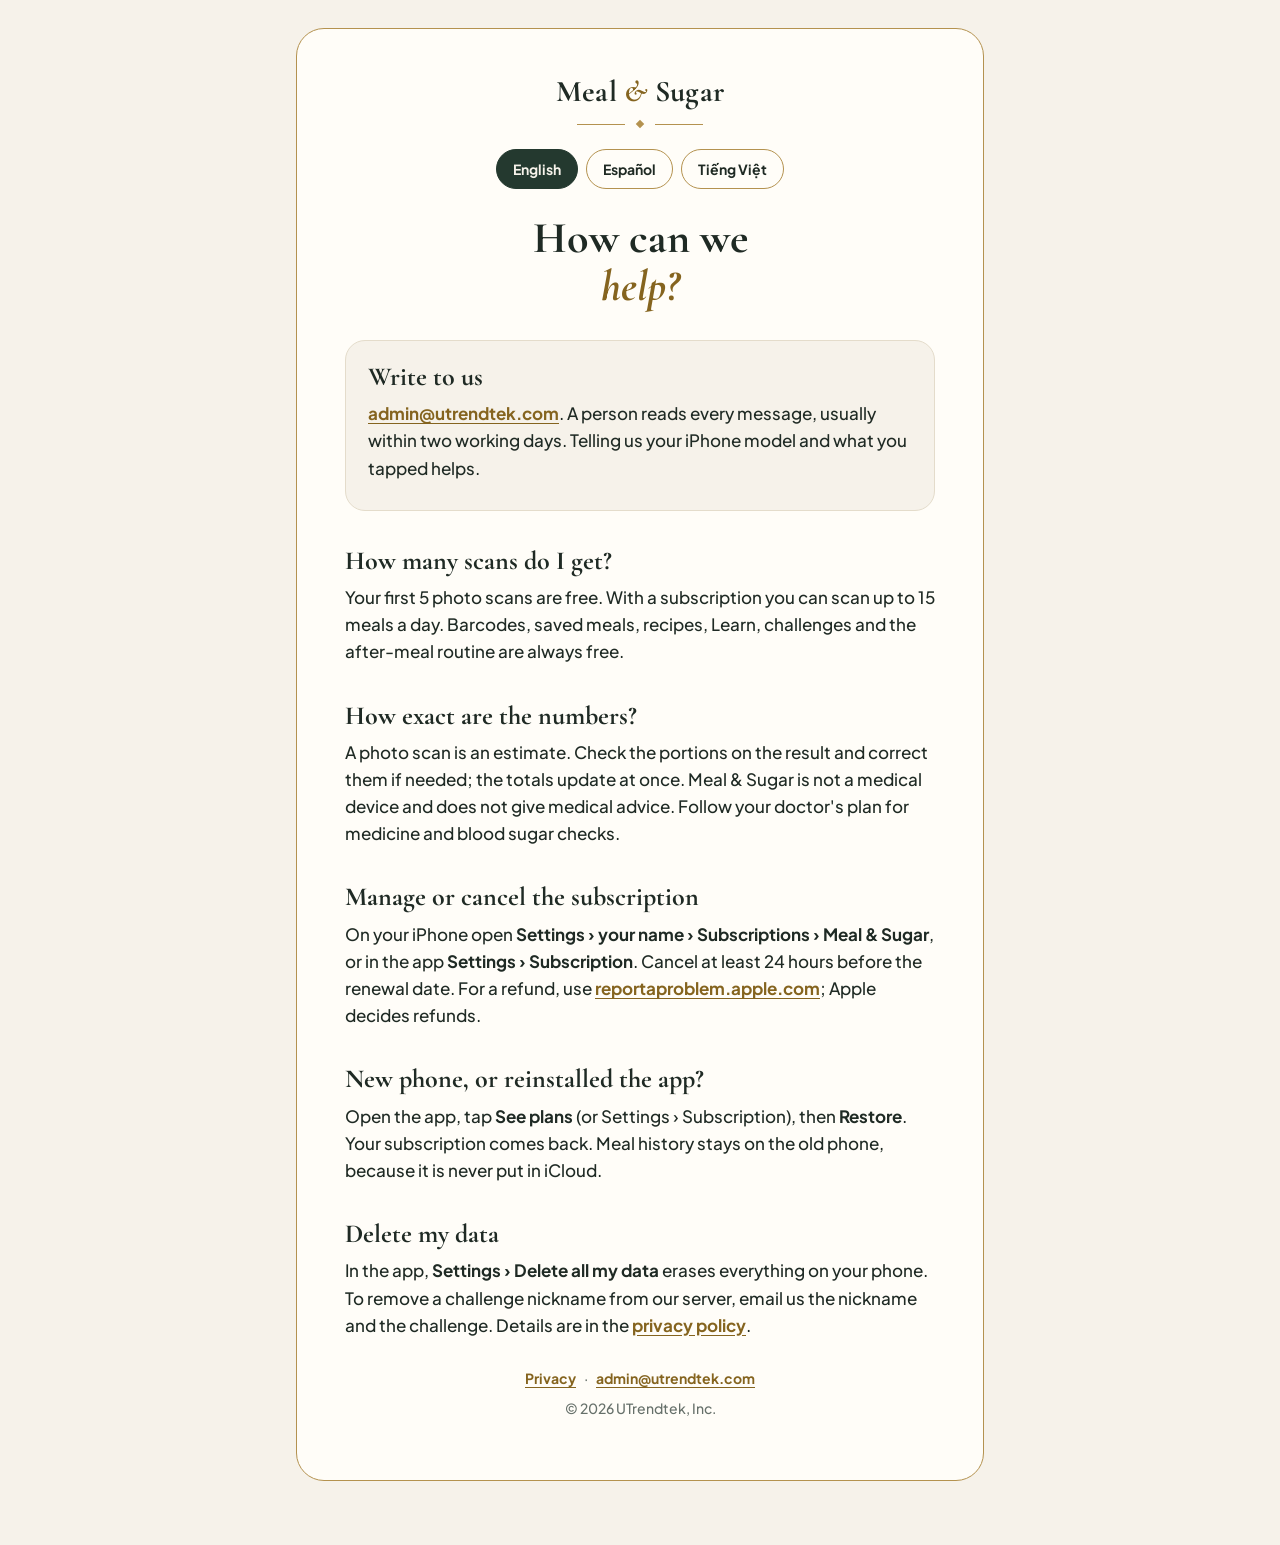
==== support.html @ bb495a3d "Privacy policy and support page for Meal & Sugar English, Spanish and Vietnamese, in the app's own l" ====
<!doctype html>
<html lang="en">
<head>
<meta charset="utf-8">
<meta name="viewport" content="width=device-width, initial-scale=1">
<title>Meal & Sugar Support</title>
<meta name="description" content="Help with Meal & Sugar: scans, the subscription, your data, and how to reach us.">
<link rel="preconnect" href="https://fonts.googleapis.com">
<link rel="preconnect" href="https://fonts.gstatic.com" crossorigin>
<link href="https://fonts.googleapis.com/css2?family=Cormorant+Garamond:ital,wght@0,600;0,700;1,600;1,700&family=Plus+Jakarta+Sans:wght@500;600;700&display=swap" rel="stylesheet">
<link rel="stylesheet" href="style.css">
</head>
<body>
<main class="page">
<div class="frame">
  <p class="wordmark">Meal <span class="amp">&amp;</span> Sugar</p>
  <div class="ornament" aria-hidden="true"><span></span><i></i><span></span></div>

  <nav class="langs" aria-label="Language">
    <button type="button" data-lang="en" aria-pressed="true">English</button>
    <button type="button" data-lang="es" aria-pressed="false">Español</button>
    <button type="button" data-lang="vi" aria-pressed="false">Tiếng Việt</button>
  </nav>

  <article lang="en" data-lang="en">
    <h1>How can we <em>help?</em></h1>
    <section class="summary">
      <h2>Write to us</h2>
      <p><a href="mailto:admin@utrendtek.com?subject=Meal%20%26%20Sugar%20help">admin@utrendtek.com</a>. A person reads every message, usually within two working days. Telling us your iPhone model and what you tapped helps.</p>
    </section>

    <h2>How many scans do I get?</h2>
    <p>Your first 5 photo scans are free. With a subscription you can scan up to 15 meals a day. Barcodes, saved meals, recipes, Learn, challenges and the after-meal routine are always free.</p>

    <h2>How exact are the numbers?</h2>
    <p>A photo scan is an estimate. Check the portions on the result and correct them if needed; the totals update at once. Meal &amp; Sugar is not a medical device and does not give medical advice. Follow your doctor's plan for medicine and blood sugar checks.</p>

    <h2>Manage or cancel the subscription</h2>
    <p>On your iPhone open <strong>Settings › your name › Subscriptions › Meal &amp; Sugar</strong>, or in the app <strong>Settings › Subscription</strong>. Cancel at least 24 hours before the renewal date. For a refund, use <a href="https://reportaproblem.apple.com" rel="noopener">reportaproblem.apple.com</a>; Apple decides refunds.</p>

    <h2>New phone, or reinstalled the app?</h2>
    <p>Open the app, tap <strong>See plans</strong> (or Settings › Subscription), then <strong>Restore</strong>. Your subscription comes back. Meal history stays on the old phone, because it is never put in iCloud.</p>

    <h2>Delete my data</h2>
    <p>In the app, <strong>Settings › Delete all my data</strong> erases everything on your phone. To remove a challenge nickname from our server, email us the nickname and the challenge. Details are in the <a href="./">privacy policy</a>.</p>
  </article>

  <article lang="es" data-lang="es" hidden>
    <h1>¿Cómo podemos <em>ayudarte?</em></h1>
    <section class="summary">
      <h2>Escríbenos</h2>
      <p><a href="mailto:admin@utrendtek.com?subject=Meal%20%26%20Sugar%20ayuda">admin@utrendtek.com</a>. Una persona lee cada mensaje, normalmente en dos días hábiles. Ayuda decirnos el modelo de tu iPhone y qué tocaste.</p>
    </section>

    <h2>¿Cuántos escaneos tengo?</h2>
    <p>Tus primeros 5 escaneos con foto son gratis. Con una suscripción puedes escanear hasta 15 comidas al día. Los códigos de barras, comidas guardadas, recetas, Aprender, retos y la rutina después de comer son siempre gratis.</p>

    <h2>¿Qué tan exactos son los números?</h2>
    <p>Un escaneo con foto es una estimación. Revisa las porciones en el resultado y corrígelas si hace falta; los totales se actualizan al momento. Meal &amp; Sugar no es un dispositivo médico ni da consejos médicos. Sigue el plan de tu médico para medicinas y mediciones de glucosa.</p>

    <h2>Gestionar o cancelar la suscripción</h2>
    <p>En tu iPhone abre <strong>Ajustes › tu nombre › Suscripciones › Meal &amp; Sugar</strong>, o en la app <strong>Ajustes › Suscripción</strong>. Cancela al menos 24 horas antes de la renovación. Para un reembolso, usa <a href="https://reportaproblem.apple.com" rel="noopener">reportaproblem.apple.com</a>; Apple decide los reembolsos.</p>

    <h2>¿Teléfono nuevo o reinstalaste la app?</h2>
    <p>Abre la app, toca <strong>Ver planes</strong> (o Ajustes › Suscripción) y luego <strong>Restaurar</strong>. Tu suscripción vuelve. El historial de comidas se queda en el teléfono anterior, porque nunca va a iCloud.</p>

    <h2>Borrar mis datos</h2>
    <p>En la app, <strong>Ajustes › Borrar todos mis datos</strong> borra todo lo que hay en tu teléfono. Para quitar un apodo de reto de nuestro servidor, escríbenos con el apodo y el reto. Más detalles en la <a href="./#es">política de privacidad</a>.</p>
  </article>

  <article lang="vi" data-lang="vi" hidden>
    <h1>Chúng tôi giúp gì <em>cho bạn?</em></h1>
    <section class="summary">
      <h2>Liên hệ</h2>
      <p><a href="mailto:admin@utrendtek.com?subject=Meal%20%26%20Sugar%20h%E1%BB%97%20tr%E1%BB%A3">admin@utrendtek.com</a>. Mỗi thư đều có người đọc, thường trả lời trong hai ngày làm việc. Xin cho biết đời iPhone và bạn đã bấm vào đâu.</p>
    </section>

    <h2>Tôi được quét bao nhiêu lần?</h2>
    <p>5 lần quét bằng ảnh đầu tiên được miễn phí. Khi đăng ký, bạn quét được tối đa 15 bữa mỗi ngày. Mã vạch, bữa ăn đã lưu, công thức, phần Học, thử thách và thói quen sau bữa ăn luôn miễn phí.</p>

    <h2>Con số chính xác đến đâu?</h2>
    <p>Quét bằng ảnh là ước tính. Hãy xem lại khẩu phần trong kết quả và sửa nếu cần; tổng số được cập nhật ngay. Meal &amp; Sugar không phải thiết bị y tế và không đưa ra lời khuyên y khoa. Hãy làm theo hướng dẫn của bác sĩ về thuốc và đo đường huyết.</p>

    <h2>Quản lý hoặc huỷ gói đăng ký</h2>
    <p>Trên iPhone mở <strong>Cài đặt › tên của bạn › Đăng ký › Meal &amp; Sugar</strong>, hoặc trong ứng dụng <strong>Cài đặt › Gói đăng ký</strong>. Huỷ ít nhất 24 giờ trước ngày gia hạn. Muốn hoàn tiền, vào <a href="https://reportaproblem.apple.com" rel="noopener">reportaproblem.apple.com</a>; Apple quyết định việc hoàn tiền.</p>

    <h2>Đổi điện thoại hoặc cài lại ứng dụng?</h2>
    <p>Mở ứng dụng, bấm <strong>Xem các gói</strong> (hoặc Cài đặt › Gói đăng ký), rồi bấm <strong>Khôi phục</strong>. Gói đăng ký sẽ trở lại. Lịch sử bữa ăn vẫn ở điện thoại cũ, vì không bao giờ được đưa lên iCloud.</p>

    <h2>Xoá dữ liệu của tôi</h2>
    <p>Trong ứng dụng, <strong>Cài đặt › Xóa toàn bộ dữ liệu</strong> sẽ xoá mọi thứ trên điện thoại. Muốn xoá biệt danh thử thách khỏi máy chủ, hãy gửi email kèm biệt danh và tên thử thách. Chi tiết trong <a href="./#vi">chính sách quyền riêng tư</a>.</p>
  </article>

  <footer>
    <a href="./">Privacy</a> · <a href="mailto:admin@utrendtek.com">admin@utrendtek.com</a>
    <p>© 2026 UTrendtek, Inc.</p>
  </footer>
</div>
</main>
<script>
  (function () {
    var buttons = document.querySelectorAll(".langs button");
    function show(lang) {
      document.querySelectorAll("article[data-lang]").forEach(function (a) { a.hidden = a.dataset.lang !== lang; });
      buttons.forEach(function (b) { b.setAttribute("aria-pressed", String(b.dataset.lang === lang)); });
      document.documentElement.lang = lang;
    }
    buttons.forEach(function (b) {
      b.addEventListener("click", function () {
        show(b.dataset.lang);
        try { history.replaceState(null, "", "#" + b.dataset.lang); } catch (e) {}
      });
    });
    var wanted = (location.hash || "").slice(1) || (navigator.language || "en").slice(0, 2);
    show(["en", "es", "vi"].indexOf(wanted) >= 0 ? wanted : "en");
  })();
</script>
</body>
</html>
---- style.css ----
/* Meal & Sugar: the app's own look. Paper, deep green, gold for lines only;
   words in ink or deep gold (readable: 4.9:1 and up). */
:root {
  --paper: #F6F2EA;
  --card: #FFFDF8;
  --ink: #1F2A24;
  --ink2: #66706A;
  --accent: #24392F;
  --gold: #B4924F;
  --gold-text: #85641F;
  --rule: #E4DCCB;
}
@media (prefers-color-scheme: dark) {
  :root {
    --paper: #121614;
    --card: #1A201D;
    --ink: #EFE9DD;
    --ink2: #A9B1AB;
    --accent: #CFE0D4;
    --gold: #C9A865;
    --gold-text: #D8B872;
    --rule: #2C3430;
  }
}
* { box-sizing: border-box; }
html { -webkit-text-size-adjust: 100%; }
body {
  margin: 0;
  background: var(--paper);
  color: var(--ink);
  font: 500 17px/1.6 "Plus Jakarta Sans", -apple-system, system-ui, sans-serif;
}
.page { max-width: 720px; margin: 0 auto; padding: 28px 16px 64px; }
.frame {
  border: 1px solid var(--gold);
  border-radius: 28px;
  padding: 36px 24px 40px;
  background: var(--card);
}
@media (min-width: 640px) { .frame { padding: 48px 48px 52px; } }

.wordmark {
  font: 700 30px/1 "Cormorant Garamond", Georgia, serif;
  text-align: center;
  letter-spacing: 0.01em;
  margin: 0;
}
.wordmark .amp { color: var(--gold-text); font-style: italic; }
.ornament { display: flex; align-items: center; gap: 12px; justify-content: center; margin: 14px 0 0; }
.ornament span { height: 1px; width: 48px; background: var(--gold); }
.ornament i { width: 6px; height: 6px; transform: rotate(45deg); background: var(--gold); }

h1 {
  font: 700 44px/1.08 "Cormorant Garamond", Georgia, serif;
  text-align: center;
  margin: 26px 0 0;
}
h1 em { display: block; font-style: italic; color: var(--gold-text); }
.updated { text-align: center; color: var(--ink2); font-size: 14px; margin: 10px 0 0; }

.langs { display: flex; justify-content: center; gap: 8px; flex-wrap: wrap; margin: 22px 0 0; }
.langs button {
  font: 700 14px/1 "Plus Jakarta Sans", system-ui, sans-serif;
  color: var(--ink);
  background: transparent;
  border: 1px solid var(--gold);
  border-radius: 999px;
  padding: 10px 16px;
  min-height: 40px;
  cursor: pointer;
}
.langs button[aria-pressed="true"] { background: var(--accent); color: var(--paper); border-color: var(--accent); }

.summary {
  margin: 30px 0 0;
  padding: 20px 22px;
  border-radius: 20px;
  border: 1px solid var(--rule);
  background: var(--paper);
}
.summary h2 { margin-top: 0; }
.summary ul { margin: 0; padding-left: 20px; }
.summary li { margin: 6px 0; font-weight: 600; }

h2 {
  font: 700 26px/1.2 "Cormorant Garamond", Georgia, serif;
  margin: 34px 0 8px;
}
h2 .n { color: var(--gold-text); margin-right: 8px; }
p, li { margin: 8px 0; }
ul { padding-left: 22px; }
strong { font-weight: 700; }
a { color: var(--gold-text); font-weight: 700; text-underline-offset: 3px; }
table { width: 100%; border-collapse: collapse; margin: 10px 0; font-size: 15px; }
th, td { text-align: left; vertical-align: top; padding: 10px 8px; border-bottom: 1px solid var(--rule); }
th { font-weight: 700; color: var(--ink2); font-size: 13px; text-transform: uppercase; letter-spacing: 0.06em; }
.note { color: var(--ink2); font-size: 15px; }
footer { text-align: center; color: var(--ink2); font-size: 14px; margin-top: 28px; }
footer a { margin: 0 6px; }
[hidden] { display: none !important; }
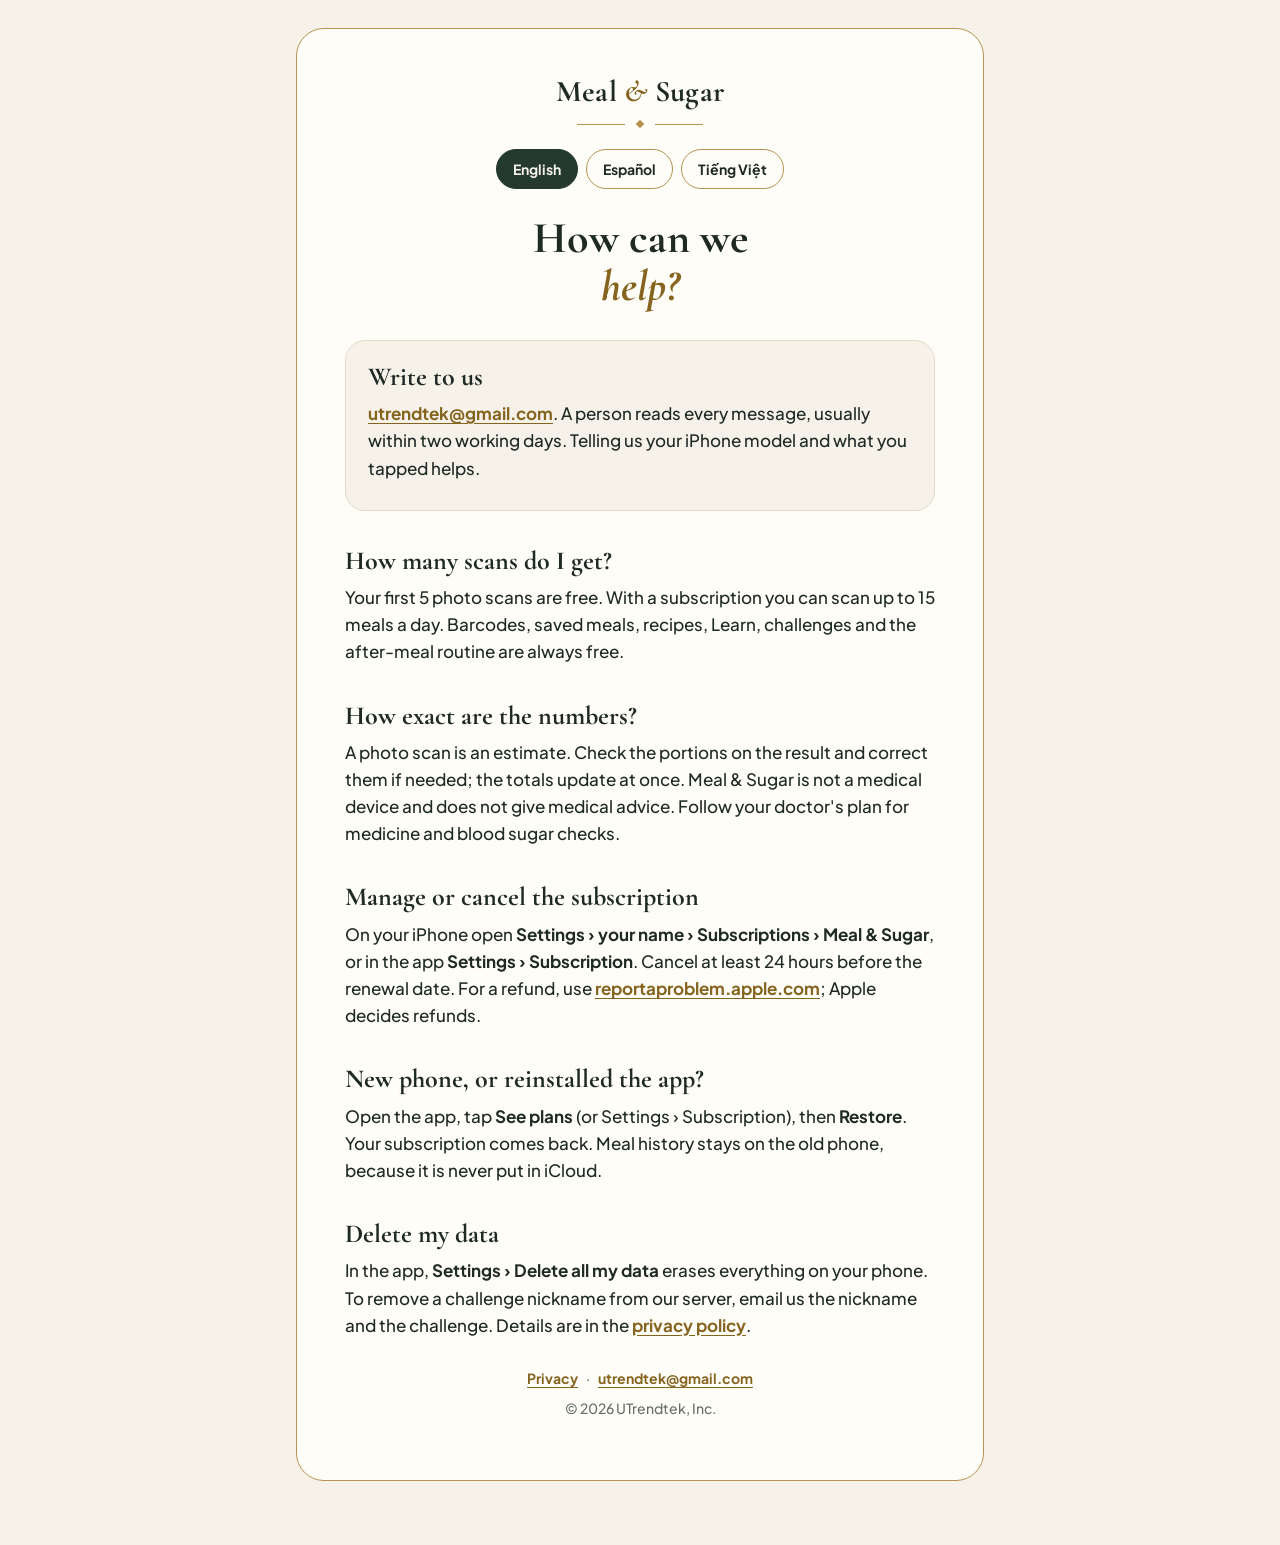
==== commit cd6f9926: "Contact email: utrendtek@gmail.com Co-Authored-By: Claude Opus 5.5 <noreply@anthropic.com>" ====
--- a/support.html
+++ b/support.html
@@ -26,7 +26,7 @@
     <h1>How can we <em>help?</em></h1>
     <section class="summary">
       <h2>Write to us</h2>
-      <p><a href="mailto:admin@utrendtek.com?subject=Meal%20%26%20Sugar%20help">admin@utrendtek.com</a>. A person reads every message, usually within two working days. Telling us your iPhone model and what you tapped helps.</p>
+      <p><a href="mailto:utrendtek@gmail.com?subject=Meal%20%26%20Sugar%20help">utrendtek@gmail.com</a>. A person reads every message, usually within two working days. Telling us your iPhone model and what you tapped helps.</p>
     </section>
 
     <h2>How many scans do I get?</h2>
@@ -49,7 +49,7 @@
     <h1>¿Cómo podemos <em>ayudarte?</em></h1>
     <section class="summary">
       <h2>Escríbenos</h2>
-      <p><a href="mailto:admin@utrendtek.com?subject=Meal%20%26%20Sugar%20ayuda">admin@utrendtek.com</a>. Una persona lee cada mensaje, normalmente en dos días hábiles. Ayuda decirnos el modelo de tu iPhone y qué tocaste.</p>
+      <p><a href="mailto:utrendtek@gmail.com?subject=Meal%20%26%20Sugar%20ayuda">utrendtek@gmail.com</a>. Una persona lee cada mensaje, normalmente en dos días hábiles. Ayuda decirnos el modelo de tu iPhone y qué tocaste.</p>
     </section>
 
     <h2>¿Cuántos escaneos tengo?</h2>
@@ -72,7 +72,7 @@
     <h1>Chúng tôi giúp gì <em>cho bạn?</em></h1>
     <section class="summary">
       <h2>Liên hệ</h2>
-      <p><a href="mailto:admin@utrendtek.com?subject=Meal%20%26%20Sugar%20h%E1%BB%97%20tr%E1%BB%A3">admin@utrendtek.com</a>. Mỗi thư đều có người đọc, thường trả lời trong hai ngày làm việc. Xin cho biết đời iPhone và bạn đã bấm vào đâu.</p>
+      <p><a href="mailto:utrendtek@gmail.com?subject=Meal%20%26%20Sugar%20h%E1%BB%97%20tr%E1%BB%A3">utrendtek@gmail.com</a>. Mỗi thư đều có người đọc, thường trả lời trong hai ngày làm việc. Xin cho biết đời iPhone và bạn đã bấm vào đâu.</p>
     </section>
 
     <h2>Tôi được quét bao nhiêu lần?</h2>
@@ -92,7 +92,7 @@
   </article>
 
   <footer>
-    <a href="./">Privacy</a> · <a href="mailto:admin@utrendtek.com">admin@utrendtek.com</a>
+    <a href="./">Privacy</a> · <a href="mailto:utrendtek@gmail.com">utrendtek@gmail.com</a>
     <p>© 2026 UTrendtek, Inc.</p>
   </footer>
 </div>
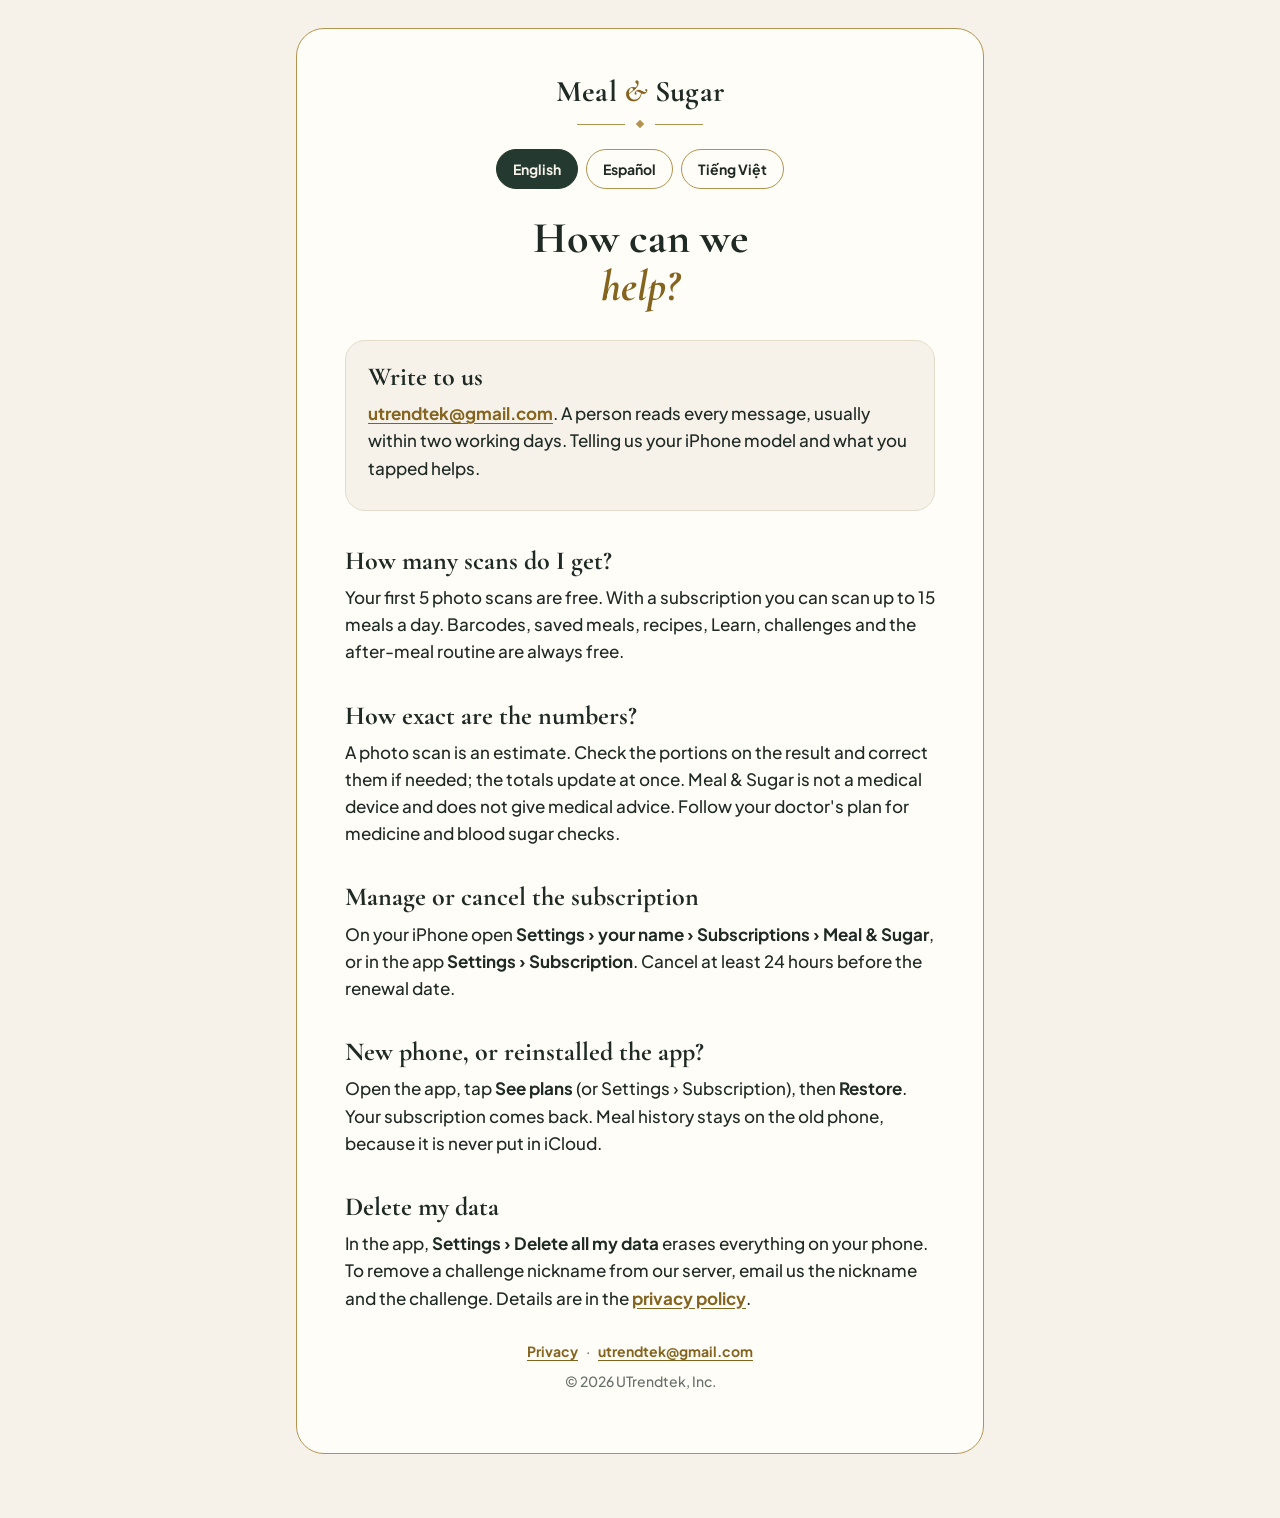
==== commit 1c08f7ed: "Support page: no refund wording (Phuoc: no refunds in our policy) Co-Authored-By: Claude Opus 5.5 <n" ====
--- a/support.html
+++ b/support.html
@@ -36,7 +36,7 @@
     <p>A photo scan is an estimate. Check the portions on the result and correct them if needed; the totals update at once. Meal &amp; Sugar is not a medical device and does not give medical advice. Follow your doctor's plan for medicine and blood sugar checks.</p>
 
     <h2>Manage or cancel the subscription</h2>
-    <p>On your iPhone open <strong>Settings › your name › Subscriptions › Meal &amp; Sugar</strong>, or in the app <strong>Settings › Subscription</strong>. Cancel at least 24 hours before the renewal date. For a refund, use <a href="https://reportaproblem.apple.com" rel="noopener">reportaproblem.apple.com</a>; Apple decides refunds.</p>
+    <p>On your iPhone open <strong>Settings › your name › Subscriptions › Meal &amp; Sugar</strong>, or in the app <strong>Settings › Subscription</strong>. Cancel at least 24 hours before the renewal date.</p>
 
     <h2>New phone, or reinstalled the app?</h2>
     <p>Open the app, tap <strong>See plans</strong> (or Settings › Subscription), then <strong>Restore</strong>. Your subscription comes back. Meal history stays on the old phone, because it is never put in iCloud.</p>
@@ -59,7 +59,7 @@
     <p>Un escaneo con foto es una estimación. Revisa las porciones en el resultado y corrígelas si hace falta; los totales se actualizan al momento. Meal &amp; Sugar no es un dispositivo médico ni da consejos médicos. Sigue el plan de tu médico para medicinas y mediciones de glucosa.</p>
 
     <h2>Gestionar o cancelar la suscripción</h2>
-    <p>En tu iPhone abre <strong>Ajustes › tu nombre › Suscripciones › Meal &amp; Sugar</strong>, o en la app <strong>Ajustes › Suscripción</strong>. Cancela al menos 24 horas antes de la renovación. Para un reembolso, usa <a href="https://reportaproblem.apple.com" rel="noopener">reportaproblem.apple.com</a>; Apple decide los reembolsos.</p>
+    <p>En tu iPhone abre <strong>Ajustes › tu nombre › Suscripciones › Meal &amp; Sugar</strong>, o en la app <strong>Ajustes › Suscripción</strong>. Cancela al menos 24 horas antes de la renovación.</p>
 
     <h2>¿Teléfono nuevo o reinstalaste la app?</h2>
     <p>Abre la app, toca <strong>Ver planes</strong> (o Ajustes › Suscripción) y luego <strong>Restaurar</strong>. Tu suscripción vuelve. El historial de comidas se queda en el teléfono anterior, porque nunca va a iCloud.</p>
@@ -82,7 +82,7 @@
     <p>Quét bằng ảnh là ước tính. Hãy xem lại khẩu phần trong kết quả và sửa nếu cần; tổng số được cập nhật ngay. Meal &amp; Sugar không phải thiết bị y tế và không đưa ra lời khuyên y khoa. Hãy làm theo hướng dẫn của bác sĩ về thuốc và đo đường huyết.</p>
 
     <h2>Quản lý hoặc huỷ gói đăng ký</h2>
-    <p>Trên iPhone mở <strong>Cài đặt › tên của bạn › Đăng ký › Meal &amp; Sugar</strong>, hoặc trong ứng dụng <strong>Cài đặt › Gói đăng ký</strong>. Huỷ ít nhất 24 giờ trước ngày gia hạn. Muốn hoàn tiền, vào <a href="https://reportaproblem.apple.com" rel="noopener">reportaproblem.apple.com</a>; Apple quyết định việc hoàn tiền.</p>
+    <p>Trên iPhone mở <strong>Cài đặt › tên của bạn › Đăng ký › Meal &amp; Sugar</strong>, hoặc trong ứng dụng <strong>Cài đặt › Gói đăng ký</strong>. Huỷ ít nhất 24 giờ trước ngày gia hạn.</p>
 
     <h2>Đổi điện thoại hoặc cài lại ứng dụng?</h2>
     <p>Mở ứng dụng, bấm <strong>Xem các gói</strong> (hoặc Cài đặt › Gói đăng ký), rồi bấm <strong>Khôi phục</strong>. Gói đăng ký sẽ trở lại. Lịch sử bữa ăn vẫn ở điện thoại cũ, vì không bao giờ được đưa lên iCloud.</p>
